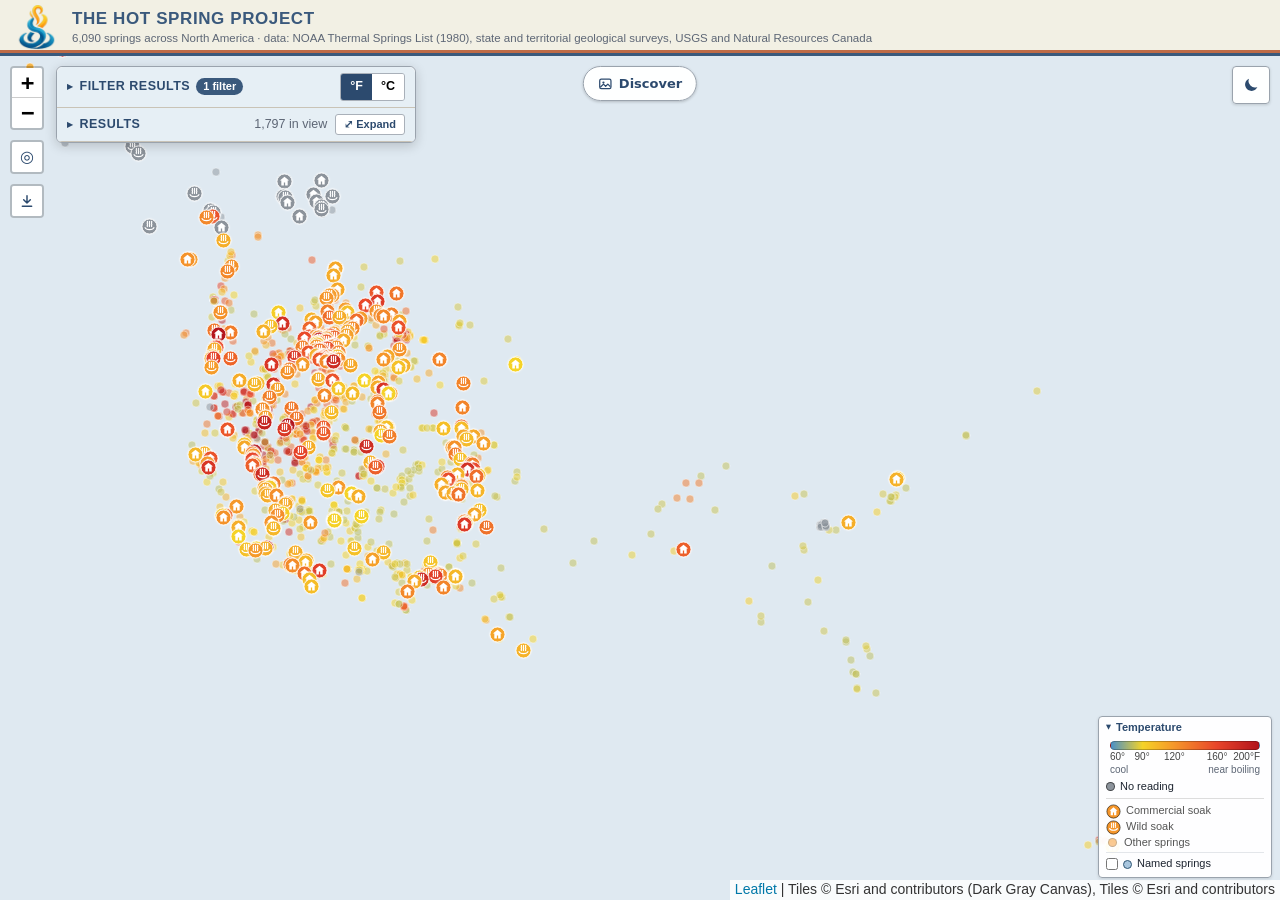
==== index.html @ 60bbfd0d "Add Kelly Hot Springs (Table Rock), Boise, as a historic site; historic sites supported in the data " ====
<!DOCTYPE html>
<html lang="en">
<head>
<meta charset="utf-8">
<meta name="viewport" content="width=device-width, initial-scale=1, viewport-fit=cover">
<title>The Hot Spring Project · North American hot springs map</title>
<meta name="description" content="Interactive map of thousands of North American springs, hot to cool, from NOAA's Thermal Springs List, state geological surveys, the Water Quality Portal and USGS place names, with topo, satellite and street basemaps.">
<link rel="icon" href="favicon.ico?v=5" sizes="16x16 32x32 48x48">
<link rel="icon" href="assets/fav-32.png?v=5" sizes="32x32" type="image/png">
<link rel="icon" href="assets/fav-96.png?v=5" sizes="96x96" type="image/png">
<link rel="icon" href="assets/fav-192.png?v=5" sizes="192x192" type="image/png">
<link rel="apple-touch-icon" sizes="180x180" href="assets/touch-180.png?v=5">
<link rel="manifest" href="manifest.webmanifest">
<meta name="apple-mobile-web-app-capable" content="yes">
<meta name="mobile-web-app-capable" content="yes">
<meta name="apple-mobile-web-app-title" content="Hot Springs">
<meta name="apple-mobile-web-app-status-bar-style" content="default">
<meta name="theme-color" content="#f2f0e4">
<link rel="stylesheet" href="vendor/leaflet/leaflet.css">
<link rel="stylesheet" href="vendor/markercluster/MarkerCluster.css">
<link rel="stylesheet" href="style.css?v=48">
</head>
<body>
<header>
  <button class="sealbtn" id="aboutbtn" title="About this map" aria-haspopup="dialog"><img class="seal" src="assets/logo-96.png?v=4" srcset="assets/logo-96.png?v=4 1x, assets/logo-192.png?v=4 2x" alt="About this map"></button>
  <div class="htxt"><h1>The Hot Spring Project</h1><div class="sub">US springs · data: NOAA Thermal Springs List (1980), state geological surveys and USGS</div></div>
  <button class="installbtn" id="installbtn" hidden title="Install as an app">Install app</button>
</header>
<div class="app rc" id="app">
  <div id="mapwrap">
    <div id="map" aria-label="Map of US thermal springs"></div>
    <div class="offline" id="offline" hidden role="status" aria-live="polite"><svg class="oi" viewBox="0 0 24 24" aria-hidden="true"><path fill="none" stroke="currentColor" stroke-width="2" stroke-linecap="round" stroke-linejoin="round" d="M3 3l18 18M8.5 8.6A5 5 0 0 0 6 18h11m3.3-1.9A4 4 0 0 0 17 9.1a6 6 0 0 0-6.6-4"/></svg><div class="ot"><b id="offttl">You're offline</b><span id="offmsg"></span></div><button type="button" class="ob" id="offgo">Saved areas</button><button type="button" class="ox" id="offx" title="Hide" aria-label="Hide offline notice">✕</button></div>
    <button type="button" class="discbtn" id="discbtn" title="Photos of springs near you"><svg width="15" height="15" viewBox="0 0 24 24" aria-hidden="true"><rect x="3" y="5" width="18" height="15" rx="2.5" fill="none" stroke="currentColor" stroke-width="2"/><circle cx="9" cy="10.5" r="1.8" fill="currentColor"/><path d="M4 18l5-5 3.5 3.5L16 13l4 4" fill="none" stroke="currentColor" stroke-width="2" stroke-linejoin="round"/></svg>Discover</button>
    <div class="offpanel" id="offpanel" hidden role="dialog" aria-label="Save this area for offline"></div>
    <div class="bm" id="bm">
      <div class="bmrow">
        <button id="bmbtn" aria-expanded="false" aria-haspopup="true" aria-label="Map style"></button>
        <div class="grid" id="bmgrid" role="menu" aria-label="Map style"></div>
      </div>
      <div class="menu" id="bmareas" hidden>
        <div class="hdr" id="offhdr">Offline areas</div>
        <div id="offareas"></div>
      </div>
    </div>
    <div class="legend" id="legend">
      <button class="lh" id="legbtn" aria-expanded="true" title="Show or hide the legend"><span class="chev">▸</span>Temperature<span class="mini mramp"></span></button>
      <div class="lb" id="legbody">
        <div class="ramp" title="Colour follows the measured temperature. Springs listed only as boiling, hot or warm use a typical colour for that label."><div class="rbar"></div><div class="rticks" id="rticks"><span data-f="60" style="left:0%">60°</span><span data-f="90" style="left:21.4%">90°</span><span data-f="120" style="left:42.9%">120°</span><span data-f="160" style="left:71.4%">160°</span><span data-f="200" style="left:100%">200°</span></div><div class="rnote"><span>cool</span><span>near boiling</span></div></div>
        <div class="nodata"><span class="dot" style="background:var(--na)"></span>No reading</div>
        <div class="soakkey" title="Soaking estimate. Commercial: resort, pool or bathhouse. Wild: undeveloped pools people use. Colour still shows temperature."><div><span class="si"><svg viewBox="0 0 24 24"><circle cx="12" cy="12" r="10.6" fill="#f5962a" stroke="rgba(0,0,0,.75)" stroke-width="1.2"/><path d="M12 5.2 5.6 10.6h1.9v7.2h3.6v-4.4h1.8v4.4h3.6v-7.2h1.9z" fill="#fff"/></svg></span>Commercial soak</div><div><span class="si"><svg viewBox="0 0 24 24"><circle cx="12" cy="12" r="10.6" fill="#f5962a" stroke="rgba(0,0,0,.75)" stroke-width="1.2"/><g fill="none" stroke="#fff" stroke-width="1.7" stroke-linecap="round"><path d="M5.8 13.6c1.2 3.6 11.2 3.6 12.4 0"/><path d="M9 12c-1-1.3 1-2.4 0-3.7s1-2.4 0-3.4"/><path d="M12 12c-1-1.3 1-2.4 0-3.7s1-2.4 0-3.4"/><path d="M15 12c-1-1.3 1-2.4 0-3.7s1-2.4 0-3.4"/></g></svg></span>Wild soak</div><div><span class="dot faint"></span>Other springs</div></div>
        <label class="named" title="About 35,000 springs from USGS place names, mostly cool and without readings. Shown from zoom 8 in."><input type="checkbox" id="namedChk" autocomplete="off"><span class="dot" style="background:#a9c6de;border:1px solid #2f5674"></span>Named springs <span class="nh" id="namedHint"></span></label>
      </div>
    </div>
  </div>
  <aside>
    <div class="panel-h"><button class="fold" id="fold" aria-expanded="false" aria-controls="controls"><span class="chev">▸</span> Filter Results <span class="active" id="active"></span></button><span class="units" id="units"><button data-u="F" class="on">°F</button><button data-u="C">°C</button></span></div>
    <form class="controls" id="controls" hidden autocomplete="off" onsubmit="return false">
      <input type="search" id="q" placeholder="Search by name (e.g. Burgdorf, Chena)…" autocomplete="off">
      <div class="row">
        <select id="state"><option value="">All states and provinces</option></select>
        <select id="sort"><option value="name">Sort: name</option><option value="hot">Sort: hottest</option><option value="cold">Sort: coolest</option><option value="near">Sort: nearest to me</option></select>
      </div>
      <select id="land" title="Filter by land ownership (USGS PAD-US)">
        <option value="">Land: any ownership</option>
        <option value="public">On public land</option>
        <option value="open">On public land &amp; open access</option>
        <option value="limited">On public land without open access</option>
        <option value="private">On private land</option>
      </select>
      <select id="soak" title="Whether people soak there (an estimate for springs 90°F and warmer)">
        <option value="">Soaking: any</option>
        <option value="DW">Known soaking spots (commercial + wild)</option>
        <option value="D">Known spots: commercial (resort, pool, bathhouse)</option>
        <option value="W">Known spots: wild (undeveloped)</option>
        <option value="P">Possibly used for soaking</option>
        <option value="N">Soaking unlikely or not allowed</option>
      </select>
      <select id="src" title="Which list the spring comes from">
        <option value="">Source: all springs</option>
        <option value="noaa">NOAA 1980 list only</option>
        <option value="added">Added from other sources</option>
        <option value="ca">Canada</option>
        <option value="ss">With newer readings or locations</option>
      </select>
      <select id="mine" title="Your saved and visited springs">
        <option value="">All springs</option>
        <option value="saved">My saved springs</option>
        <option value="visited">Springs I've visited</option>
        <option value="notvisited">Not visited yet</option>
      </select>
      <label class="inview"><input type="checkbox" id="photoOnly"> Only springs with photos</label>
      <label class="inview"><input type="checkbox" id="inView" checked> Only list springs in the current map view</label>
      <div class="range">Min temp <input type="range" id="minT" min="40" max="212" step="1" value="80" autocomplete="off" title="Springs cooler than this are hidden. Slide all the way left to show every spring."><span id="minTv"></span></div>
    </form>
    <div id="detail"></div>
    <div class="panel-h"><button class="fold" id="rfold" aria-expanded="false" aria-controls="list"><span class="chev">▸</span> Results</button><span><span id="count"></span><button class="maxbtn" id="maxbtn" title="Expand the results table">⤢ Expand</button></span></div>
    <div class="thead"><span></span><span>Name</span><span>State/prov.</span><span>°F</span><span>°C</span><span>Class</span><span>Land</span><span>USGS quadrangle</span><span class="dcol">Distance</span><span></span><span></span></div>
    <div id="list"></div>
  </aside>
</div>
<dialog id="about" aria-labelledby="aboutTitle">
  <button class="ab-close" id="aboutClose" title="Close" aria-label="Close">✕</button>
  <img class="ab-logo" src="assets/logo-wordmark.png?v=6" alt="The Hot Spring Project">
  <h2 id="aboutTitle">About this map</h2>
  <button class="ab-tour" id="aboutTour" type="button">Take the tour</button>
  <p>This map was inspired by NOAA's former hot springs viewer, which the National Geophysical Data Center ran until it was retired in 2025. It shows all 1,661 thermal springs in the <i>Thermal Springs List for the United States</i>, compiled by Berry, Grim and Ikelman for NOAA in 1980, plus thousands more springs, hot to cool, from state geological surveys and the Water Quality Portal, and about 90 Canadian springs from the Yukon Geological Survey, Natural Resources Canada's place names and OpenStreetMap, with newer temperature readings and more precise locations where those sources have them. A separate <b>Named springs</b> layer (in the legend) adds about 33,000 springs from USGS place names. Use it to find a warm soak near your next trip, see which springs sit on public land, and jump straight to directions.</p>
  <h3>What you can do</h3>
  <ul>
    <li>Switch between a dark map, a light USGS topo map and satellite imagery.</li>
    <li>Filter by name, state, minimum temperature and land ownership, or sort by distance from you.</li>
    <li>Tap a spring for its temperature, location, land manager, photos and a description, with a one-tap link to Google Maps.</li>
  </ul>
  <p class="disclaim"><b>Not a government app.</b> The Hot Spring Project is an independent app. It is not affiliated with, endorsed by or acting for NOAA, the U.S. Geological Survey, the EPA, the National Park Service, Natural Resources Canada, Parks Canada or any federal, state, provincial, territorial or tribal agency. It uses publicly released government data, linked below to the official sources.</p>
  <h3>Where the information comes from</h3>
  <ul>
    <li><b>Springs:</b> NOAA Key to Geophysical Records Doc. No. 12 (1980), official copy at the <a href="https://repository.library.noaa.gov/view/noaa/13426" target="_blank" rel="noopener">NOAA Institutional Repository</a>.</li>
    <li><b>State survey springs, readings and locations:</b> state geological surveys via the National Geothermal Data System, republished as AASG-GDS (Zaffos and Richard, 2025, <a href="https://doi.org/10.5281/zenodo.8125526" target="_blank" rel="noopener">doi:10.5281/zenodo.8125526</a>, CC BY 4.0). Each spring lists its original source.</li>
    <li><b>Nevada springs and readings:</b> Nevada Bureau of Mines and Geology <a href="https://data.nbmg.unr.edu/Public/Geothermal/Data/GeothermalData/_metadata/HTML_Files/HotSpringsAndWells.html" target="_blank" rel="noopener">geothermal database</a> (Hot Springs and Wells), with each record's original reference.</li>
    <li><b>Canadian springs:</b> Yukon Geological Survey <a href="https://map-data.service.yukon.ca/geoyukon/Geological/Geothermal_Thermal_Springs/" target="_blank" rel="noopener">Geothermal Thermal Springs</a> (names and measured temperatures for the Yukon, northern BC and the western NWT; Open Government Licence – Yukon), the <a href="https://natural-resources.canada.ca/maps-tools-publications/maps/geographical-names-canada/download-geographical-names-data" target="_blank" rel="noopener">Canadian Geographical Names Database</a> (Natural Resources Canada; Open Government Licence – Canada) and OpenStreetMap hot springs (© OpenStreetMap contributors, ODbL). Banff Upper Hot Springs and Cave and Basin are placed by hand. There is no land-ownership layer for Canada, and many Canadian springs have no published temperature yet.</li>
    <li><b>New Mexico springs and readings:</b> New Mexico Bureau of Geology and Mineral Resources, springs discharging above 30 °C (Kelley, 2015, <a href="https://doi.org/10.15121/1223849" target="_blank" rel="noopener">doi:10.15121/1223849</a>, CC BY 4.0).</li>
    <li><b>Spring temperatures:</b> the <a href="https://www.waterqualitydata.us/" target="_blank" rel="noopener">Water Quality Portal</a> (USGS, EPA, National Park Service and other agencies), newest reading at each spring site.</li>
    <li><b>Soaking estimate</b> (springs 90 °F and warmer): this app's own judgement of whether people soak there. <i>Known soaking spots</i> include both commercial ones (resorts, pools, bathhouses) and wild ones (undeveloped pools people use); other springs are marked possibly used for soaking, soaking unlikely or not allowed, or no soaking evidence found. It is based on widely known soaking spots, state-by-state web searches, Google Maps place listings, Wikipedia, land status and temperature, and is a guide only: conditions, access and rules change.</li>
    <li><b>Named springs layer:</b> U.S. Geological Survey, <a href="https://www.usgs.gov/us-board-on-geographic-names/download-gnis-data" target="_blank" rel="noopener">Geographic Names Information System</a> (feature class Spring).</li>
    <li><b>Land ownership:</b> USGS <a href="https://www.usgs.gov/data/protected-areas-database-united-states-pad-us-4" target="_blank" rel="noopener">Protected Areas Database (PAD-US 4)</a>.</li>
    <li><b>Descriptions &amp; photos:</b> Wikipedia, Wikimedia Commons and Google Maps contributors, credited on each spring.</li>
    <li><b>Maps:</b> Dark map, satellite imagery and labels by Esri (imagery: Maxar, Earthstar Geographics); light map from USGS The National Map.</li>
  </ul>
  <h3>Get the app</h3>
  <p id="installHelp">Install this map on your phone for a home-screen icon, full-screen view and offline use. <b>iPhone/iPad:</b> open the site in Safari, tap <b>Share</b>, then <b>Add to Home Screen</b>. <b>Android/Chrome:</b> tap <b>Install app</b> below or in the browser menu.</p>
  <button class="ab-install" id="aboutInstall" hidden>Install app</button>
  <p class="ab-warn">Much of this data is decades old and locations can be off. Many springs are on private or closed land, so check access and conditions before you go, and leave no trace.</p>
  <a class="ab-gh" href="https://github.com/TheHotSpringProject/thehotspringproject.github.io" target="_blank" rel="noopener"><svg width="18" height="18" viewBox="0 0 16 16" aria-hidden="true"><path fill="currentColor" d="M8 0C3.58 0 0 3.58 0 8c0 3.54 2.29 6.53 5.47 7.59.4.07.55-.17.55-.38 0-.19-.01-.82-.01-1.49-2.01.37-2.53-.49-2.69-.94-.09-.23-.48-.94-.82-1.13-.28-.15-.68-.52-.01-.53.63-.01 1.08.58 1.23.82.72 1.21 1.87.87 2.33.66.07-.52.28-.87.51-1.07-1.78-.2-3.64-.89-3.64-3.95 0-.87.31-1.59.82-2.15-.08-.2-.36-1.02.08-2.12 0 0 .67-.21 2.2.82.64-.18 1.32-.27 2-.27.68 0 1.36.09 2 .27 1.53-1.04 2.2-.82 2.2-.82.44 1.1.16 1.92.08 2.12.51.56.82 1.27.82 2.15 0 3.07-1.87 3.75-3.65 3.95.29.25.54.73.54 1.48 0 1.07-.01 1.93-.01 2.2 0 .21.15.46.55.38A8.013 8.013 0 0016 8c0-4.42-3.58-8-8-8z"/></svg> View the project on GitHub</a>
  <p class="ab-foot">An independent project · <a href="privacy.html">Privacy policy</a></p>
</dialog>
<script src="vendor/leaflet/leaflet.js"></script>
<script src="vendor/markercluster/leaflet.markercluster.js"></script>
<script src="config.js?v=14"></script>
<script src="app.js?v=97"></script>
<script src="guide.js?v=1"></script>
</body>
</html>
---- vendor/leaflet/leaflet.css ----
/* required styles */

.leaflet-pane,
.leaflet-tile,
.leaflet-marker-icon,
.leaflet-marker-shadow,
.leaflet-tile-container,
.leaflet-pane > svg,
.leaflet-pane > canvas,
.leaflet-zoom-box,
.leaflet-image-layer,
.leaflet-layer {
	position: absolute;
	left: 0;
	top: 0;
	}
.leaflet-container {
	overflow: hidden;
	}
.leaflet-tile,
.leaflet-marker-icon,
.leaflet-marker-shadow {
	-webkit-user-select: none;
	   -moz-user-select: none;
	        user-select: none;
	  -webkit-user-drag: none;
	}
/* Prevents IE11 from highlighting tiles in blue */
.leaflet-tile::selection {
	background: transparent;
}
/* Safari renders non-retina tile on retina better with this, but Chrome is worse */
.leaflet-safari .leaflet-tile {
	image-rendering: -webkit-optimize-contrast;
	}
/* hack that prevents hw layers "stretching" when loading new tiles */
.leaflet-safari .leaflet-tile-container {
	width: 1600px;
	height: 1600px;
	-webkit-transform-origin: 0 0;
	}
.leaflet-marker-icon,
.leaflet-marker-shadow {
	display: block;
	}
/* .leaflet-container svg: reset svg max-width decleration shipped in Joomla! (joomla.org) 3.x */
/* .leaflet-container img: map is broken in FF if you have max-width: 100% on tiles */
.leaflet-container .leaflet-overlay-pane svg {
	max-width: none !important;
	max-height: none !important;
	}
.leaflet-container .leaflet-marker-pane img,
.leaflet-container .leaflet-shadow-pane img,
.leaflet-container .leaflet-tile-pane img,
.leaflet-container img.leaflet-image-layer,
.leaflet-container .leaflet-tile {
	max-width: none !important;
	max-height: none !important;
	width: auto;
	padding: 0;
	}

.leaflet-container img.leaflet-tile {
	/* See: https://bugs.chromium.org/p/chromium/issues/detail?id=600120 */
	mix-blend-mode: plus-lighter;
}

.leaflet-container.leaflet-touch-zoom {
	-ms-touch-action: pan-x pan-y;
	touch-action: pan-x pan-y;
	}
.leaflet-container.leaflet-touch-drag {
	-ms-touch-action: pinch-zoom;
	/* Fallback for FF which doesn't support pinch-zoom */
	touch-action: none;
	touch-action: pinch-zoom;
}
.leaflet-container.leaflet-touch-drag.leaflet-touch-zoom {
	-ms-touch-action: none;
	touch-action: none;
}
.leaflet-container {
	-webkit-tap-highlight-color: transparent;
}
.leaflet-container a {
	-webkit-tap-highlight-color: rgba(51, 181, 229, 0.4);
}
.leaflet-tile {
	filter: inherit;
	visibility: hidden;
	}
.leaflet-tile-loaded {
	visibility: inherit;
	}
.leaflet-zoom-box {
	width: 0;
	height: 0;
	-moz-box-sizing: border-box;
	     box-sizing: border-box;
	z-index: 800;
	}
/* workaround for https://bugzilla.mozilla.org/show_bug.cgi?id=888319 */
.leaflet-overlay-pane svg {
	-moz-user-select: none;
	}

.leaflet-pane         { z-index: 400; }

.leaflet-tile-pane    { z-index: 200; }
.leaflet-overlay-pane { z-index: 400; }
.leaflet-shadow-pane  { z-index: 500; }
.leaflet-marker-pane  { z-index: 600; }
.leaflet-tooltip-pane   { z-index: 650; }
.leaflet-popup-pane   { z-index: 700; }

.leaflet-map-pane canvas { z-index: 100; }
.leaflet-map-pane svg    { z-index: 200; }

.leaflet-vml-shape {
	width: 1px;
	height: 1px;
	}
.lvml {
	behavior: url(#default#VML);
	display: inline-block;
	position: absolute;
	}


/* control positioning */

.leaflet-control {
	position: relative;
	z-index: 800;
	pointer-events: visiblePainted; /* IE 9-10 doesn't have auto */
	pointer-events: auto;
	}
.leaflet-top,
.leaflet-bottom {
	position: absolute;
	z-index: 1000;
	pointer-events: none;
	}
.leaflet-top {
	top: 0;
	}
.leaflet-right {
	right: 0;
	}
.leaflet-bottom {
	bottom: 0;
	}
.leaflet-left {
	left: 0;
	}
.leaflet-control {
	float: left;
	clear: both;
	}
.leaflet-right .leaflet-control {
	float: right;
	}
.leaflet-top .leaflet-control {
	margin-top: 10px;
	}
.leaflet-bottom .leaflet-control {
	margin-bottom: 10px;
	}
.leaflet-left .leaflet-control {
	margin-left: 10px;
	}
.leaflet-right .leaflet-control {
	margin-right: 10px;
	}


/* zoom and fade animations */

.leaflet-fade-anim .leaflet-popup {
	opacity: 0;
	-webkit-transition: opacity 0.2s linear;
	   -moz-transition: opacity 0.2s linear;
	        transition: opacity 0.2s linear;
	}
.leaflet-fade-anim .leaflet-map-pane .leaflet-popup {
	opacity: 1;
	}
.leaflet-zoom-animated {
	-webkit-transform-origin: 0 0;
	    -ms-transform-origin: 0 0;
	        transform-origin: 0 0;
	}
svg.leaflet-zoom-animated {
	will-change: transform;
}

.leaflet-zoom-anim .leaflet-zoom-animated {
	-webkit-transition: -webkit-transform 0.25s cubic-bezier(0,0,0.25,1);
	   -moz-transition:    -moz-transform 0.25s cubic-bezier(0,0,0.25,1);
	        transition:         transform 0.25s cubic-bezier(0,0,0.25,1);
	}
.leaflet-zoom-anim .leaflet-tile,
.leaflet-pan-anim .leaflet-tile {
	-webkit-transition: none;
	   -moz-transition: none;
	        transition: none;
	}

.leaflet-zoom-anim .leaflet-zoom-hide {
	visibility: hidden;
	}


/* cursors */

.leaflet-interactive {
	cursor: pointer;
	}
.leaflet-grab {
	cursor: -webkit-grab;
	cursor:    -moz-grab;
	cursor:         grab;
	}
.leaflet-crosshair,
.leaflet-crosshair .leaflet-interactive {
	cursor: crosshair;
	}
.leaflet-popup-pane,
.leaflet-control {
	cursor: auto;
	}
.leaflet-dragging .leaflet-grab,
.leaflet-dragging .leaflet-grab .leaflet-interactive,
.leaflet-dragging .leaflet-marker-draggable {
	cursor: move;
	cursor: -webkit-grabbing;
	cursor:    -moz-grabbing;
	cursor:         grabbing;
	}

/* marker & overlays interactivity */
.leaflet-marker-icon,
.leaflet-marker-shadow,
.leaflet-image-layer,
.leaflet-pane > svg path,
.leaflet-tile-container {
	pointer-events: none;
	}

.leaflet-marker-icon.leaflet-interactive,
.leaflet-image-layer.leaflet-interactive,
.leaflet-pane > svg path.leaflet-interactive,
svg.leaflet-image-layer.leaflet-interactive path {
	pointer-events: visiblePainted; /* IE 9-10 doesn't have auto */
	pointer-events: auto;
	}

/* visual tweaks */

.leaflet-container {
	background: #ddd;
	outline-offset: 1px;
	}
.leaflet-container a {
	color: #0078A8;
	}
.leaflet-zoom-box {
	border: 2px dotted #38f;
	background: rgba(255,255,255,0.5);
	}


/* general typography */
.leaflet-container {
	font-family: "Helvetica Neue", Arial, Helvetica, sans-serif;
	font-size: 12px;
	font-size: 0.75rem;
	line-height: 1.5;
	}


/* general toolbar styles */

.leaflet-bar {
	box-shadow: 0 1px 5px rgba(0,0,0,0.65);
	border-radius: 4px;
	}
.leaflet-bar a {
	background-color: #fff;
	border-bottom: 1px solid #ccc;
	width: 26px;
	height: 26px;
	line-height: 26px;
	display: block;
	text-align: center;
	text-decoration: none;
	color: black;
	}
.leaflet-bar a,
.leaflet-control-layers-toggle {
	background-position: 50% 50%;
	background-repeat: no-repeat;
	display: block;
	}
.leaflet-bar a:hover,
.leaflet-bar a:focus {
	background-color: #f4f4f4;
	}
.leaflet-bar a:first-child {
	border-top-left-radius: 4px;
	border-top-right-radius: 4px;
	}
.leaflet-bar a:last-child {
	border-bottom-left-radius: 4px;
	border-bottom-right-radius: 4px;
	border-bottom: none;
	}
.leaflet-bar a.leaflet-disabled {
	cursor: default;
	background-color: #f4f4f4;
	color: #bbb;
	}

.leaflet-touch .leaflet-bar a {
	width: 30px;
	height: 30px;
	line-height: 30px;
	}
.leaflet-touch .leaflet-bar a:first-child {
	border-top-left-radius: 2px;
	border-top-right-radius: 2px;
	}
.leaflet-touch .leaflet-bar a:last-child {
	border-bottom-left-radius: 2px;
	border-bottom-right-radius: 2px;
	}

/* zoom control */

.leaflet-control-zoom-in,
.leaflet-control-zoom-out {
	font: bold 18px 'Lucida Console', Monaco, monospace;
	text-indent: 1px;
	}

.leaflet-touch .leaflet-control-zoom-in, .leaflet-touch .leaflet-control-zoom-out  {
	font-size: 22px;
	}


/* layers control */

.leaflet-control-layers {
	box-shadow: 0 1px 5px rgba(0,0,0,0.4);
	background: #fff;
	border-radius: 5px;
	}
.leaflet-control-layers-toggle {
	background-image: url(images/layers.png);
	width: 36px;
	height: 36px;
	}
.leaflet-retina .leaflet-control-layers-toggle {
	background-image: url(images/layers-2x.png);
	background-size: 26px 26px;
	}
.leaflet-touch .leaflet-control-layers-toggle {
	width: 44px;
	height: 44px;
	}
.leaflet-control-layers .leaflet-control-layers-list,
.leaflet-control-layers-expanded .leaflet-control-layers-toggle {
	display: none;
	}
.leaflet-control-layers-expanded .leaflet-control-layers-list {
	display: block;
	position: relative;
	}
.leaflet-control-layers-expanded {
	padding: 6px 10px 6px 6px;
	color: #333;
	background: #fff;
	}
.leaflet-control-layers-scrollbar {
	overflow-y: scroll;
	overflow-x: hidden;
	padding-right: 5px;
	}
.leaflet-control-layers-selector {
	margin-top: 2px;
	position: relative;
	top: 1px;
	}
.leaflet-control-layers label {
	display: block;
	font-size: 13px;
	font-size: 1.08333em;
	}
.leaflet-control-layers-separator {
	height: 0;
	border-top: 1px solid #ddd;
	margin: 5px -10px 5px -6px;
	}

/* Default icon URLs */
.leaflet-default-icon-path { /* used only in path-guessing heuristic, see L.Icon.Default */
	background-image: url(images/marker-icon.png);
	}


/* attribution and scale controls */

.leaflet-container .leaflet-control-attribution {
	background: #fff;
	background: rgba(255, 255, 255, 0.8);
	margin: 0;
	}
.leaflet-control-attribution,
.leaflet-control-scale-line {
	padding: 0 5px;
	color: #333;
	line-height: 1.4;
	}
.leaflet-control-attribution a {
	text-decoration: none;
	}
.leaflet-control-attribution a:hover,
.leaflet-control-attribution a:focus {
	text-decoration: underline;
	}
.leaflet-attribution-flag {
	display: inline !important;
	vertical-align: baseline !important;
	width: 1em;
	height: 0.6669em;
	}
.leaflet-left .leaflet-control-scale {
	margin-left: 5px;
	}
.leaflet-bottom .leaflet-control-scale {
	margin-bottom: 5px;
	}
.leaflet-control-scale-line {
	border: 2px solid #777;
	border-top: none;
	line-height: 1.1;
	padding: 2px 5px 1px;
	white-space: nowrap;
	-moz-box-sizing: border-box;
	     box-sizing: border-box;
	background: rgba(255, 255, 255, 0.8);
	text-shadow: 1px 1px #fff;
	}
.leaflet-control-scale-line:not(:first-child) {
	border-top: 2px solid #777;
	border-bottom: none;
	margin-top: -2px;
	}
.leaflet-control-scale-line:not(:first-child):not(:last-child) {
	border-bottom: 2px solid #777;
	}

.leaflet-touch .leaflet-control-attribution,
.leaflet-touch .leaflet-control-layers,
.leaflet-touch .leaflet-bar {
	box-shadow: none;
	}
.leaflet-touch .leaflet-control-layers,
.leaflet-touch .leaflet-bar {
	border: 2px solid rgba(0,0,0,0.2);
	background-clip: padding-box;
	}


/* popup */

.leaflet-popup {
	position: absolute;
	text-align: center;
	margin-bottom: 20px;
	}
.leaflet-popup-content-wrapper {
	padding: 1px;
	text-align: left;
	border-radius: 12px;
	}
.leaflet-popup-content {
	margin: 13px 24px 13px 20px;
	line-height: 1.3;
	font-size: 13px;
	font-size: 1.08333em;
	min-height: 1px;
	}
.leaflet-popup-content p {
	margin: 17px 0;
	margin: 1.3em 0;
	}
.leaflet-popup-tip-container {
	width: 40px;
	height: 20px;
	position: absolute;
	left: 50%;
	margin-top: -1px;
	margin-left: -20px;
	overflow: hidden;
	pointer-events: none;
	}
.leaflet-popup-tip {
	width: 17px;
	height: 17px;
	padding: 1px;

	margin: -10px auto 0;
	pointer-events: auto;

	-webkit-transform: rotate(45deg);
	   -moz-transform: rotate(45deg);
	    -ms-transform: rotate(45deg);
	        transform: rotate(45deg);
	}
.leaflet-popup-content-wrapper,
.leaflet-popup-tip {
	background: white;
	color: #333;
	box-shadow: 0 3px 14px rgba(0,0,0,0.4);
	}
.leaflet-container a.leaflet-popup-close-button {
	position: absolute;
	top: 0;
	right: 0;
	border: none;
	text-align: center;
	width: 24px;
	height: 24px;
	font: 16px/24px Tahoma, Verdana, sans-serif;
	color: #757575;
	text-decoration: none;
	background: transparent;
	}
.leaflet-container a.leaflet-popup-close-button:hover,
.leaflet-container a.leaflet-popup-close-button:focus {
	color: #585858;
	}
.leaflet-popup-scrolled {
	overflow: auto;
	}

.leaflet-oldie .leaflet-popup-content-wrapper {
	-ms-zoom: 1;
	}
.leaflet-oldie .leaflet-popup-tip {
	width: 24px;
	margin: 0 auto;

	-ms-filter: "progid:DXImageTransform.Microsoft.Matrix(M11=0.70710678, M12=0.70710678, M21=-0.70710678, M22=0.70710678)";
	filter: progid:DXImageTransform.Microsoft.Matrix(M11=0.70710678, M12=0.70710678, M21=-0.70710678, M22=0.70710678);
	}

.leaflet-oldie .leaflet-control-zoom,
.leaflet-oldie .leaflet-control-layers,
.leaflet-oldie .leaflet-popup-content-wrapper,
.leaflet-oldie .leaflet-popup-tip {
	border: 1px solid #999;
	}


/* div icon */

.leaflet-div-icon {
	background: #fff;
	border: 1px solid #666;
	}


/* Tooltip */
/* Base styles for the element that has a tooltip */
.leaflet-tooltip {
	position: absolute;
	padding: 6px;
	background-color: #fff;
	border: 1px solid #fff;
	border-radius: 3px;
	color: #222;
	white-space: nowrap;
	-webkit-user-select: none;
	-moz-user-select: none;
	-ms-user-select: none;
	user-select: none;
	pointer-events: none;
	box-shadow: 0 1px 3px rgba(0,0,0,0.4);
	}
.leaflet-tooltip.leaflet-interactive {
	cursor: pointer;
	pointer-events: auto;
	}
.leaflet-tooltip-top:before,
.leaflet-tooltip-bottom:before,
.leaflet-tooltip-left:before,
.leaflet-tooltip-right:before {
	position: absolute;
	pointer-events: none;
	border: 6px solid transparent;
	background: transparent;
	content: "";
	}

/* Directions */

.leaflet-tooltip-bottom {
	margin-top: 6px;
}
.leaflet-tooltip-top {
	margin-top: -6px;
}
.leaflet-tooltip-bottom:before,
.leaflet-tooltip-top:before {
	left: 50%;
	margin-left: -6px;
	}
.leaflet-tooltip-top:before {
	bottom: 0;
	margin-bottom: -12px;
	border-top-color: #fff;
	}
.leaflet-tooltip-bottom:before {
	top: 0;
	margin-top: -12px;
	margin-left: -6px;
	border-bottom-color: #fff;
	}
.leaflet-tooltip-left {
	margin-left: -6px;
}
.leaflet-tooltip-right {
	margin-left: 6px;
}
.leaflet-tooltip-left:before,
.leaflet-tooltip-right:before {
	top: 50%;
	margin-top: -6px;
	}
.leaflet-tooltip-left:before {
	right: 0;
	margin-right: -12px;
	border-left-color: #fff;
	}
.leaflet-tooltip-right:before {
	left: 0;
	margin-left: -12px;
	border-right-color: #fff;
	}

/* Printing */

@media print {
	/* Prevent printers from removing background-images of controls. */
	.leaflet-control {
		-webkit-print-color-adjust: exact;
		print-color-adjust: exact;
		}
	}
---- vendor/markercluster/MarkerCluster.css ----
.leaflet-cluster-anim .leaflet-marker-icon, .leaflet-cluster-anim .leaflet-marker-shadow {
	-webkit-transition: -webkit-transform 0.3s ease-out, opacity 0.3s ease-in;
	-moz-transition: -moz-transform 0.3s ease-out, opacity 0.3s ease-in;
	-o-transition: -o-transform 0.3s ease-out, opacity 0.3s ease-in;
	transition: transform 0.3s ease-out, opacity 0.3s ease-in;
}

.leaflet-cluster-spider-leg {
	/* stroke-dashoffset (duration and function) should match with leaflet-marker-icon transform in order to track it exactly */
	-webkit-transition: -webkit-stroke-dashoffset 0.3s ease-out, -webkit-stroke-opacity 0.3s ease-in;
	-moz-transition: -moz-stroke-dashoffset 0.3s ease-out, -moz-stroke-opacity 0.3s ease-in;
	-o-transition: -o-stroke-dashoffset 0.3s ease-out, -o-stroke-opacity 0.3s ease-in;
	transition: stroke-dashoffset 0.3s ease-out, stroke-opacity 0.3s ease-in;
}
---- style.css ----
[hidden]{display:none!important}
:root{
  /* palette sampled from the original badge artwork */
  --navy:#2c4a6e; --navy2:#3a597c; --leaf:#51634d; --poppy:#be6b47; --sky:#b4d8ea; --tint:#e6eff5;
  --paper:#f2f0e4; --ink:#1d2430; --muted:#5d6675; --line:#c9c3b6;
  --boil:#b2141c; --vhot:#e8452a; --hot:#f5962a; --warm:#f5d327; --na:#8c939b;
}
*{box-sizing:border-box}
html,body{margin:0;height:100%;font:14px/1.4 -apple-system,BlinkMacSystemFont,"Segoe UI",Roboto,Helvetica,Arial,sans-serif;color:var(--ink);background:var(--paper)}
header{background:var(--paper);color:var(--navy);padding:calc(6px + env(safe-area-inset-top)) calc(14px + env(safe-area-inset-right)) 6px calc(14px + env(safe-area-inset-left));display:flex;align-items:center;gap:12px;border-bottom:3px solid var(--navy2);box-shadow:inset 0 -5px 0 -2px var(--poppy);height:calc(56px + env(safe-area-inset-top))}
.htxt{min-width:0;flex:1}
.installbtn{flex:none;border:1px solid var(--navy2);background:var(--navy2);color:#fff;border-radius:16px;padding:5px 12px;font:inherit;font-size:12.5px;font-weight:600;cursor:pointer}
.installbtn:hover{background:var(--navy)}
.offline{position:absolute;z-index:1003;top:0;left:0;right:0;display:flex;align-items:center;gap:10px;padding:8px 10px 8px 12px;background:#2f3a45;color:#fff;
  font-size:12.5px;line-height:1.3;box-shadow:0 2px 8px rgba(0,0,0,.3);border-bottom:3px solid #f5962a}
.offline[hidden]{display:none}
.offline .oi{width:22px;height:22px;flex:none;color:#ffd977}
.offline .ot{flex:1;min-width:0}.offline .ot b{display:block;font-size:13.5px}
.offline .ot span{color:#d7dee5}
.offline .ob{flex:none;font:600 12px/1 inherit;font-family:inherit;padding:7px 10px;border-radius:7px;border:0;background:#ffd977;color:#2f3a45;cursor:pointer}
.offline .ox{flex:none;background:none;border:0;color:#c9d2da;font-size:16px;cursor:pointer;padding:4px 6px}
.offline.back{left:50%;right:auto;transform:translateX(-50%);top:10px;border-radius:16px;border-bottom:0;background:#2e7d4f;padding:6px 14px}
.offline.back .oi,.offline.back .ox{display:none}
/* push the map's top controls below the banner while offline */
.isoff .leaflet-top,.isoff .bm,.isoff .offpanel{margin-top:var(--offh,60px)}
@media (min-width:761px){.app:not(.max):has(#mapwrap.isoff) aside{margin-top:var(--offh,60px);max-height:calc(100% - 40px - var(--offh,60px))}}
@media (max-width:760px){.offline .ot span{font-size:12px}}
.mybtns{display:flex;gap:6px;margin:0 0 8px}
.mybtn{border:1px solid #b9c3cf;background:#fff;color:var(--navy2);border-radius:14px;padding:4px 11px;font:inherit;font-size:12.5px;font-weight:600;cursor:pointer}
.mybtn.on{background:var(--navy2);border-color:var(--navy2);color:#fff}
.mybtn.vis.on{background:var(--leaf);border-color:var(--leaf)}
#list .fv{flex:none;font-size:11px;color:var(--poppy);width:12px;text-align:center}
#list .fv.v{color:var(--leaf)}
#about .ab-install{display:block;margin:6px auto 0;padding:9px 16px;border:0;border-radius:6px;background:var(--leaf);color:#fff;font:inherit;font-weight:600;cursor:pointer}
.seal{width:46px;height:46px;flex:none;display:block}
.sealbtn{border:0;padding:0;background:none;cursor:pointer;border-radius:50%;flex:none;transition:transform .15s}
.sealbtn:hover{transform:scale(1.06)}
.sealbtn:focus-visible{outline:3px solid var(--poppy);outline-offset:2px}
#about{border:0;border-radius:12px;padding:24px 26px 18px;max-width:560px;width:calc(100% - 28px);max-height:calc(100% - 28px);overflow:auto;color:var(--ink);background:var(--paper);box-shadow:0 12px 40px rgba(0,0,0,.3)}
#about::backdrop{background:rgba(25,40,60,.55)}
#about[open]{animation:abIn .2s ease-out}
@keyframes abIn{from{opacity:0;transform:scale(.96)}to{opacity:1;transform:none}}
#about .ab-logo{display:block;width:auto;height:220px;margin:0 auto 8px}
#about h2{text-align:center;color:var(--navy2);font-size:20px;margin:4px 0 10px;letter-spacing:.3px}
#about h3{color:var(--navy2);font-size:14px;margin:16px 0 4px;text-transform:uppercase;letter-spacing:.5px}
#about p,#about li{font-size:14px;line-height:1.5}
#about ul{margin:4px 0;padding-left:20px}
#about a{color:var(--navy2)}
#about .ab-warn{background:#fbf3e6;border-left:3px solid var(--poppy);padding:8px 10px;border-radius:4px;font-size:13px}
#about .ab-gh{display:flex;align-items:center;justify-content:center;gap:8px;margin:16px auto 6px;max-width:300px;padding:10px 14px;background:var(--navy2);color:#fff;text-decoration:none;border-radius:6px;font-weight:600}
#about .ab-gh:hover{background:var(--navy)}
#about .ab-foot{text-align:center;color:var(--muted);font-size:12px;margin:8px 0 0}
#about .ab-close{position:sticky;top:0;float:right;margin:-10px -12px 0 0;border:0;background:none;font-size:20px;color:var(--muted);cursor:pointer;padding:4px 8px}
@media (max-width:760px){#about{padding:18px 18px 14px}#about .ab-logo{width:auto;height:170px}}
header h1{font-size:17px;margin:0;font-weight:800;letter-spacing:.6px;text-transform:uppercase;color:var(--navy2)}
header .sub{font-size:11.5px;color:var(--muted)}
.app{display:flex;height:calc(100% - 56px - env(safe-area-inset-top))}
#mine,.controls #land{width:100%}
#mapwrap{position:relative;flex:1;min-width:0}
#map{position:absolute;inset:0;background:#dfe9f1}
.leaflet-container{font:inherit}

/* Basemap picker */
.bm{position:absolute;top:10px;right:10px;z-index:1000;background:rgba(255,255,255,.97);border:1px solid #9aa3ad;border-radius:4px;font-size:12px;box-shadow:0 1px 3px rgba(0,0,0,.15)}
.bmrow{display:flex;flex-direction:row-reverse;align-items:center}
.bm #bmbtn,.bm .sw{border:0;background:none;width:36px;height:36px;padding:0;color:var(--navy);cursor:pointer;display:flex;align-items:center;justify-content:center;border-radius:3px;flex:none}
.bm .sw:hover{background:#eef2f6}
.bm .grid{display:none}
.bm.open .grid{display:flex;flex-direction:row-reverse;border-right:1px solid #d5dbe1;margin-right:1px}
.bm[data-cur="dark"] .sw[data-id="dark"],.bm[data-cur="usgstopo"] .sw[data-id="usgstopo"],.bm[data-cur="imagery"] .sw[data-id="imagery"]{display:none}
.bm .menu{padding:2px 8px 6px;width:180px;max-height:calc(100vh - 160px);overflow:auto;border-top:1px solid #e3e6ea;display:none}
.bm.open .menu:not([hidden]){display:block}
.bm label{display:flex;gap:6px;align-items:center;margin:3px 0;cursor:pointer}
.bm .hint{color:var(--muted)}
.bm .hdr{font-weight:600;color:var(--muted);font-size:10.5px;text-transform:uppercase;letter-spacing:.5px;margin:6px 0 3px}

/* Legend */
.legend{position:absolute;right:8px;bottom:22px;z-index:1000;background:rgba(255,255,255,.95);border:1px solid #9aa3ad;border-radius:4px;font-size:11px;line-height:1.25;box-shadow:0 1px 3px rgba(0,0,0,.12)}
.legend .lh{border:0;background:none;font:inherit;font-weight:600;color:var(--navy);cursor:pointer;display:flex;align-items:center;gap:5px;padding:4px 7px;width:100%}
.legend .lh .chev{font-size:9px;transition:transform .15s}
.legend .lh[aria-expanded=true] .chev{transform:rotate(90deg)}
.legend .mini{display:inline-flex;gap:2px;margin-left:2px}
.legend .mini .dot{width:8px;height:8px}
.legend .lh[aria-expanded=true] .mini{display:none}
.legend .lb{padding:0 7px 5px}
.legend .lb[hidden]{display:none}
.legend label{display:flex;align-items:center;gap:5px;cursor:pointer;margin:1px 0;white-space:nowrap}
.legend input{margin:0;width:12px;height:12px}
.legend .lb .dot{width:9px;height:9px}
.legend .lt{color:var(--muted)}
.dot{width:11px;height:11px;border-radius:50%;border:1px solid rgba(0,0,0,.55);display:inline-block;flex:none}

/* Locate control */
.leaflet-bar a.locate{font-size:16px;line-height:30px;color:var(--navy)}
.leaflet-bar a.locate.busy{opacity:.5}
.leaflet-bar a.offdl{color:var(--navy);display:flex;align-items:center;justify-content:center}
.offpanel{position:absolute;z-index:1001;top:48px;right:10px;width:300px;max-width:calc(100% - 66px);background:#fff;border:1px solid #9aa3ad;border-radius:6px;box-shadow:0 2px 8px rgba(0,0,0,.2);padding:12px 14px;font-size:13px;color:var(--ink)}
.offpanel .op-h{font-weight:700;color:var(--navy);margin-bottom:4px}
.offpanel .op-name{font-weight:600;margin-bottom:4px}
.offpanel p{margin:6px 0}
.offpanel .op-facts{margin:4px 0 8px;padding-left:18px;color:var(--muted)}
.offpanel .op-facts li{margin:2px 0}
.offpanel .op-bar{height:8px;background:var(--tint);border-radius:4px;overflow:hidden}
.offpanel .op-bar span{display:block;height:100%;width:0;background:var(--navy2);transition:width .2s}
.offpanel .op-ptxt{font-size:12px;color:var(--muted);margin:4px 0 6px}
.offpanel .op-btns{display:flex;justify-content:flex-end;gap:8px;margin-top:6px}
.offpanel button{font:inherit;padding:6px 14px;border-radius:4px;border:1px solid #9aa3ad;background:#fff;color:var(--navy);cursor:pointer}
.offpanel .op-save{background:var(--navy);border-color:var(--navy);color:#fff}
.bm .oa{display:flex;align-items:stretch;gap:4px;border-top:1px solid #e3e6ea;padding:4px 0}
.bm .oa-go{flex:1;text-align:left;border:0;background:none;padding:2px 0;font:inherit;color:var(--ink);cursor:pointer;display:flex;flex-direction:column;min-width:0}
.bm .oa-n{font-weight:600;white-space:nowrap;overflow:hidden;text-overflow:ellipsis}
.bm .oa-del{border:0;background:none;color:var(--muted);cursor:pointer;font-size:13px;padding:0 4px}

/* Popup */
.leaflet-popup-content{margin:8px 12px;font-size:13px}
.pop a{font-weight:700;color:var(--navy2);text-decoration:none;display:inline-flex;gap:4px;align-items:center}
.pop a:hover{text-decoration:underline}
.pop .t{color:var(--muted);margin-top:2px}
.pop .t b{color:var(--ink)}

/* Side panel */
aside{width:340px;flex:none;background:#fff;border-left:1px solid var(--line);display:flex;flex-direction:column;min-height:0}
.panel-h{background:var(--tint);color:var(--navy);font-weight:600;padding:6px 10px;border-bottom:1px solid var(--line);font-size:12.5px;text-transform:uppercase;letter-spacing:.5px;display:flex;justify-content:space-between;align-items:center;gap:8px}
.fold{border:0;background:none;font:inherit;color:inherit;text-transform:inherit;letter-spacing:inherit;font-weight:600;cursor:pointer;padding:2px 0;display:flex;align-items:center;gap:6px}
.fold .chev{display:inline-block;transition:transform .15s;font-size:11px}
.fold[aria-expanded=true] .chev{transform:rotate(90deg)}
.fold .active{font-weight:600;text-transform:none;letter-spacing:0;font-size:11px;background:var(--navy2);color:#fff;border-radius:9px;padding:1px 7px;display:none}
.controls[hidden]{display:none!important}
.controls{padding:10px;display:grid;gap:8px;border-bottom:1px solid var(--line)}
.controls input[type=search],.controls select,#land,#mine{width:100%;padding:6px 8px;border:1px solid #a9b0b9;border-radius:3px;font:inherit;background:#fff}
.row{display:flex;gap:8px;align-items:center}
.row>*{flex:1;min-width:0}
.inview{display:flex;align-items:center;gap:6px;font-size:12.5px;cursor:pointer}
.inview input{margin:0}
.range{display:flex;align-items:center;gap:6px;font-size:12px;color:var(--muted)}
.range input{flex:1}
#minTv{width:52px;text-align:right}
.units{display:inline-flex;border:1px solid #a9b0b9;border-radius:3px;overflow:hidden;flex:none}
.units button{border:0;background:#fff;padding:4px 9px;font:inherit;cursor:pointer}
.units button.on{background:var(--navy);color:#fff}
#count{font-weight:400;text-transform:none;letter-spacing:0;color:var(--muted)}
.maxbtn{border:1px solid #a9b0b9;background:#fff;border-radius:3px;font:inherit;font-size:11px;text-transform:none;letter-spacing:0;color:var(--navy);padding:2px 8px;cursor:pointer;margin-left:8px}
.maxbtn:hover{background:var(--tint)}
#detail{padding:0 12px 10px;border-bottom:1px solid var(--line);display:none;background:#fbfaf4;max-height:58vh;overflow:auto;flex:none}
#detail h2{font-size:15px;margin:0 0 6px;color:var(--navy)}
#detail table{border-collapse:collapse;width:100%;font-size:12.5px}
#detail td{padding:2px 0;vertical-align:top}
#detail td:first-child{color:var(--muted);width:42%}
#detail .x{border:0;background:none;font-size:18px;line-height:1;cursor:pointer;color:var(--muted);padding:6px 8px;margin-right:-8px;flex:none;border-radius:6px}
#detail .x:hover{background:#ebe8dc;color:var(--ink)}
.gbtn{display:inline-flex;align-items:center;gap:6px;margin-top:8px;padding:7px 12px;background:var(--leaf);color:#fff!important;text-decoration:none;border-radius:4px;font-weight:600;font-size:13px}
.gbtn:hover{filter:brightness(1.08)}
#list{overflow:auto;flex:1;min-height:0}
#list .it{padding:6px 10px;border-bottom:1px solid #eee;cursor:pointer;display:flex;gap:8px;align-items:center}
#list .it:hover,#list .it.sel{background:#edf4f9}
#list .nm{flex:1;min-width:0;overflow:hidden;text-overflow:ellipsis;white-space:nowrap}
#list .st{color:var(--muted);font-size:11.5px;width:22px}
#list .tp{font-variant-numeric:tabular-nums;font-size:12px;color:var(--muted);width:48px;text-align:right}
#list .ds{font-variant-numeric:tabular-nums;font-size:11.5px;color:var(--navy2);width:52px;text-align:right;display:none}
.near #list .ds{display:block}
#list .mi{flex:none;width:14px;color:#6b87a6;display:grid;place-items:center}
.gphoto{margin:10px 0 2px;border-top:1px solid #eee3c8;padding-top:10px}
.gphoto figure{margin:0}
.gphoto img{display:block;width:100%;max-height:240px;object-fit:cover;border-radius:4px;background:#eee}
.gphoto figcaption{font-size:10.5px;color:var(--muted);margin-top:3px}
.gphoto figcaption a{color:var(--navy2)}
.about{margin:10px 0 2px;border-top:1px solid #eee3c8;padding-top:10px}
.about figure{margin:0 0 8px}
.about img{display:block;width:100%;max-height:240px;object-fit:cover;border-radius:4px;background:#eee}
.about figcaption,.about .ab-src{font-size:10.5px;color:var(--muted);margin-top:3px;line-height:1.35}
.about figcaption a,.about .ab-src a{color:var(--navy2)}
.about .ab-text{font-size:12.5px;margin:0;line-height:1.45}
.ab-load{font-size:12px;color:var(--muted)}
#list .gm{flex:none;width:26px;height:26px;display:grid;place-items:center;border-radius:4px;color:var(--navy2);text-decoration:none}
#list .gm:hover{background:var(--tint)}
#list .ll,#list .qd,#list .tc,#list .cl,#list .ld{display:none}
.landtag{display:inline-block;font-size:11px;font-weight:600;border-radius:9px;padding:1px 7px;margin-left:4px;vertical-align:1px}
.landtag.pub{background:#e3f0da;color:#2f5a1e}.landtag.res{background:#fdf0d5;color:#7a5410}.landtag.no{background:#eee;color:#555}
.thead{display:none}
.foot{font-size:10.5px;color:var(--muted);padding:6px 10px calc(6px + env(safe-area-inset-bottom));border-top:1px solid var(--line)}
.foot a{color:var(--navy2)}

/* Collapsed results: list hidden, map gets the room */
.app.rc #list,.app.rc .thead,.app.rc .foot{display:none!important}
/* Desktop: the panel always floats over the map's left side, open or collapsed */
@media (min-width:761px){
  .app{position:relative}
  aside{position:absolute;z-index:1001;top:10px;left:56px;width:360px;max-height:calc(100% - 40px);border:1px solid #9aa3ad;border-radius:6px;overflow:hidden;box-shadow:0 3px 12px rgba(0,0,0,.18)}
  .app.rc aside{overflow:auto}
  aside .panel-h:first-child{border-radius:6px 6px 0 0}
  .app.max aside{position:static;width:100%;max-height:none;border:0;border-radius:0;box-shadow:none;overflow:hidden}
  .app.max aside .panel-h:first-child{border-radius:0}
}
/* Expanded table */
.app.max #mapwrap{display:none}
.app.max #detail{display:none!important}
.app.max aside{width:100%;border-left:0}
.app.max #list .it{padding:7px 16px}
.app.max #list .nm{flex:0 0 30%}
.app.max #list .st{width:40px}
.app.max #list .tp,.app.max #list .tc{width:64px}
.app.max #list .cl{display:block;width:90px;color:var(--muted);font-size:12px}
.app.max #list .ld{display:block;width:150px;color:var(--muted);font-size:12px;overflow:hidden;text-overflow:ellipsis;white-space:nowrap}
.app.max #list .qd{display:block;flex:1;min-width:0;color:var(--muted);font-size:12px;overflow:hidden;text-overflow:ellipsis;white-space:nowrap}
.app.max #list .tc{display:block;text-align:right;font-size:12px;color:var(--muted);font-variant-numeric:tabular-nums}
.app.max .thead{display:flex;gap:8px;padding:5px 16px;font-size:11px;font-weight:600;color:var(--muted);text-transform:uppercase;letter-spacing:.4px;border-bottom:1px solid var(--line);background:#faf8f4}
.thead span:nth-child(1){width:11px}.thead span:nth-child(2){flex:0 0 30%}.thead span:nth-child(3){width:40px}.thead span:nth-child(4),.thead span:nth-child(5){width:64px;text-align:right}.thead span:nth-child(6){width:90px}.thead span:nth-child(7){width:150px}.thead span:nth-child(8){flex:1}.thead .dcol{width:52px;text-align:right;display:none}.near .thead .dcol{display:block}.thead span:last-child{width:26px}.thead span:nth-last-child(2){width:14px}
.app.max .controls{grid-template-columns:2fr 1fr 1fr;align-items:center}
.app.max .controls .row{grid-column:span 2}

@media (max-width:760px){
  header{height:calc(38px + env(safe-area-inset-top));padding-top:calc(3px + env(safe-area-inset-top));padding-bottom:3px;gap:9px}
  .installbtn{padding:4px 9px;font-size:11.5px}
  .seal{width:30px;height:30px}
  header h1{font-size:12.5px;letter-spacing:.3px;white-space:nowrap;overflow:hidden;text-overflow:ellipsis} header>div{min-width:0} header .sub{display:none}
  .app{flex-direction:column;height:calc(100% - 50px - env(safe-area-inset-top))}
  #mapwrap{flex:none;height:52%}
  .app.rc #mapwrap{flex:1;height:auto}
  .app.rc aside{flex:none;max-height:60%;overflow:auto}
  aside{width:auto;border-left:0;border-top:1px solid var(--line);flex:1}
  .legend .lt{display:none}
  .foot{font-size:9.5px;padding:4px 8px}
  .app.max .controls{grid-template-columns:1fr}.app.max .controls .row{grid-column:auto}
  .app.max #list .ll,.app.max #list .ld,.app.max #list .qd,.app.max #list .cl,.app.max #list .tc,.app.max .thead span:nth-child(5),.app.max .thead span:nth-child(6),.app.max .thead span:nth-child(7),.app.max .thead span:nth-child(8){display:none}
  .app.max #list .nm,.thead span:nth-child(2){flex:1}
  .app.max #list .it,.app.max .thead{padding-left:10px;padding-right:10px}
  .app.max #list .st,.thead span:nth-child(3){width:28px}
  .app.max #list .tp,.thead span:nth-child(4){width:46px}
}

#detail .srcnote{color:var(--muted);font-size:12px}
#detail .srccite{color:var(--muted);font-size:11.5px;line-height:1.35;margin-top:3px}
.legend .lb label.named{border-top:1px solid #e3e6ea;margin-top:3px;padding-top:4px}
.pop .nm-src{color:#666;font-size:11.5px}
.legend .nh{color:#777;font-size:11px}
#detail .soak,.pop2 .soak{display:inline-block;padding:1px 7px;border-radius:9px;font-size:12px;font-weight:600}
.soak-D{background:#e3eefa;color:#1f4f82}.soak-W{background:#e5f2e1;color:#2f5f24}.soak-P{background:#f6f0dc;color:#6b5414}.soak-N{background:#f7e4e0;color:#8a3324}.soak-U{background:#eef0f2;color:#555}#detail .soak-U{background:#eee;color:#555}

.legend .soakkey{margin:4px 0 2px;padding-top:4px;border-top:1px solid #ddd;color:#555;font-size:11px;white-space:nowrap}
.legend .soakkey .si{width:15px;height:15px;display:inline-block;flex:none}.legend .soakkey>div{display:flex;align-items:center;gap:5px;margin:1px 0}.legend .soakkey .dot{margin:0 2px}
.legend .soakkey .si svg{width:15px;height:15px;display:block}
.legend .soakkey .dot.faint{background:#f5962a;border:1px solid rgba(0,0,0,.4);opacity:.5}
.soakic{background:none;border:0}.soakic svg{display:block;filter:drop-shadow(0 0 1px rgba(255,255,255,.6))}

.legend .ramp{margin:3px 4px 2px;width:150px}
.legend .rbar{height:9px;border-radius:5px;background:linear-gradient(90deg,#4a90c8 0%,#f5d327 21.4%,#f5962a 42.9%,#e8452a 71.4%,#b2141c 100%);border:1px solid rgba(0,0,0,.25)}
.legend .rticks{position:relative;height:13px;margin-top:1px}
.legend .rticks span{position:absolute;transform:translateX(-50%);color:#444;font-size:10px}
.legend .rticks span:first-child{transform:none}.legend .rticks span:last-child{transform:translateX(-100%)}
.legend .rnote{display:flex;justify-content:space-between;color:var(--muted);font-size:10px}
.legend .nodata{display:flex;align-items:center;gap:5px;margin:3px 0 1px}
.legend .mini.mramp{width:38px;height:8px;border-radius:4px;background:linear-gradient(90deg,#4a90c8 0%,#f5d327 21.4%,#f5962a 42.9%,#e8452a 71.4%,#b2141c 100%)}
.disclaim{background:#f6f1e4;border-left:3px solid #be6b47;padding:6px 9px;font-size:13px}

/* spring popup (main info card) */
.pop2{min-width:220px}
.pop2 .pt{font-size:15px;line-height:1.25;display:block;margin:0 14px 5px 0}
.pop2 .soak{font-size:11.5px}
.pop2 .srccite{margin:3px 0 0}
.pop2 .pt-t{border-collapse:collapse;margin:6px 0 2px;width:100%}
.pop2 .pt-t td{padding:2px 0;vertical-align:top;font-size:12.5px}
.pop2 .pt-t td:first-child{color:var(--muted);width:44px;padding-right:8px}
.pop2 .pt-t .dot{width:9px;height:9px;margin-right:4px;vertical-align:-1px}
.pop2 .landtag{font-size:11px;margin-top:2px;display:inline-block}
.pbtns{display:flex;flex-wrap:wrap;gap:5px;margin-top:8px}
.pb{font:600 12px/1 inherit;font-family:inherit;padding:7px 9px;border-radius:7px;border:1px solid #c9d4dc;background:#fff;color:var(--navy2);cursor:pointer;display:inline-flex;align-items:center;gap:3px;text-decoration:none!important}
.pop .pb{font-weight:600}
.pb.on{background:#fdf3e7;border-color:#e2b98f;color:#8a4a1c}
.pb.more{background:var(--navy2);border-color:var(--navy2);color:#fff;margin-left:auto}
.pb svg{width:13px;height:13px}

/* details: pinned header with the close button */
#detail .dhead{position:sticky;top:0;z-index:2;display:flex;align-items:center;gap:8px;background:#fbfaf4;margin:0 -12px 6px;padding:8px 12px 6px;border-bottom:1px solid var(--line)}
#detail .dhead h2{margin:0;flex:1;min-width:0}
@media (max-width:760px){
  /* phones: details open as a sheet over the lower part of the screen, leaving the map visible above it */
  #detail{position:fixed;left:0;right:0;top:auto;bottom:0;height:auto;min-height:34vh;max-height:62vh;max-height:62dvh;z-index:1500;border:0;border-radius:16px 16px 0 0;
    padding:0 calc(14px + env(safe-area-inset-right)) calc(16px + env(safe-area-inset-bottom)) calc(14px + env(safe-area-inset-left));box-shadow:0 -3px 14px rgba(0,0,0,.22)}
  #detail .dhead{border-radius:16px 16px 0 0}
  #detail .dhead::before{content:'';position:absolute;left:50%;top:5px;width:38px;height:4px;margin-left:-19px;border-radius:2px;background:#c9ccd0}
  #detail .dhead{margin:0 calc(-14px - env(safe-area-inset-right)) 8px calc(-14px - env(safe-area-inset-left));padding:10px calc(14px + env(safe-area-inset-right)) 8px calc(14px + env(safe-area-inset-left))}
  #detail .dhead h2{font-size:17px}
  #detail .x{font-size:22px;padding:8px 10px}
}

/* Grouped springs (preview): numbered bubbles coloured by their hottest spring */
.grp{background:none;border:0}
.grpb{position:relative;width:100%;height:100%;border-radius:50%;display:flex;align-items:center;justify-content:center;
  box-shadow:0 0 0 3px rgba(255,255,255,.55),0 1px 4px rgba(0,0,0,.45);border:1.5px solid rgba(0,0,0,.55)}
.grpb span{font:700 11px/1 Inter,system-ui,sans-serif;color:#fff;text-shadow:0 0 3px rgba(0,0,0,.85),0 0 1px #000}
.grps{position:absolute;right:-6px;top:-6px;width:15px;height:15px;display:block}

/* Discover: a button on the map opens photo cards of springs near you */
.discbtn{position:absolute;top:10px;left:50%;transform:translateX(-50%);z-index:1000;display:flex;align-items:center;gap:6px;
  border:1px solid #9aa3ad;border-radius:18px;background:rgba(255,255,255,.97);color:var(--navy);font:600 13px/1 Inter,system-ui,sans-serif;
  padding:9px 14px;cursor:pointer;box-shadow:0 1px 3px rgba(0,0,0,.2)}
.discbtn:hover{background:#fff}
.isoff .discbtn{margin-top:var(--offh,60px)}
#detail .dsub{color:var(--muted);font-size:12.5px;margin:2px 0 10px}
#detail .dgrid{display:grid;grid-template-columns:repeat(auto-fill,minmax(150px,1fr));gap:10px}
#detail .dcard{position:relative;display:flex;flex-direction:column;text-align:left;border:1px solid var(--line);border-radius:8px;overflow:hidden;
  background:#fff;padding:0 0 8px;cursor:pointer;font:inherit;color:var(--ink)}
#detail .dcard:hover{box-shadow:0 2px 8px rgba(0,0,0,.15)}
#detail .dimg{display:block;aspect-ratio:4/3;background:#e7e4d8;overflow:hidden}
#detail .dimg img{display:block;width:100%;height:100%;object-fit:cover}
#detail .dcard.ld .dimg{animation:dpulse 1.2s ease-in-out infinite alternate}
@keyframes dpulse{from{background:#e7e4d8}to{background:#d6d2c3}}
#detail .dn{font-weight:600;font-size:13px;line-height:1.25;margin:7px 8px 2px;color:var(--navy)}
#detail .dm{font-size:11.5px;color:var(--muted);margin:0 8px}
#detail .dsoak{position:absolute;top:6px;left:6px;background:rgba(20,30,40,.75);color:#fff;font-size:10.5px;font-weight:600;padding:2px 7px;border-radius:9px}
#detail .dmore{display:flex;gap:8px;justify-content:center;margin:12px 0 8px}

/* Add your photo (details panel) */
#detail .addph{margin:12px 0 4px;border:1px solid var(--line);border-radius:6px;padding:0 10px;background:#fbfaf6}
#detail .addph summary{cursor:pointer;padding:9px 0;font-weight:600;color:var(--navy);display:flex;align-items:center;gap:7px;list-style:none}
#detail .addph summary::-webkit-details-marker{display:none}
#detail .addph p{margin:0 0 6px;font-size:13px}
#detail .addph ul{margin:0 0 10px;padding-left:18px;font-size:12.5px;color:var(--muted)}
#detail .addph li{margin:3px 0}
#detail .addph .addgo{display:inline-block;margin:0 0 10px;text-decoration:none}

/* Detailed information (collapsed, bottom of the details panel) */
#detail .moreinfo{margin:12px 0 6px;border-top:1px solid var(--line);padding-top:4px}
#detail .moreinfo summary{cursor:pointer;padding:8px 0;font-weight:600;color:var(--navy);font-size:13px}
#detail .moreinfo table{margin-top:2px}
#detail .dbody > table{margin-top:10px}

/* Icon buttons in the details panel: save, visited, Google Maps, add a photo */
#detail .dacts{display:flex;justify-content:space-between;gap:8px;margin:12px 0 4px}
#detail .ib{flex:1 1 0;max-width:84px;height:54px;flex-direction:column;gap:3px;text-decoration:none;border:1px solid #c9d1da;border-radius:10px;background:#fff;color:var(--navy);display:flex;align-items:center;justify-content:center;cursor:pointer;padding:0}
#detail .ib svg{fill:none}
#detail .ib:hover{background:#f1f4f7}
#detail .isav.on{color:#c98a00;border-color:#e3b64a;background:#fff8e6}
#detail .isav.on svg{fill:#f2b81f}
#detail .ivis.on{color:#fff;background:#2e7d4f;border-color:#2e7d4f}
#detail .ivis.on circle{fill:#2e7d4f}
#detail .iph.on{background:#e8eef5}
#detail .addph[hidden]{display:none}
#detail .addph .addttl{font-weight:600;color:var(--navy);padding:9px 0 4px}
#detail tr.nolab td{padding:3px 0}
#detail .ib .ibl{font-size:10px;line-height:1;font-weight:600;letter-spacing:.01em}
#detail .ivis.on .ibl{color:#fff}

/* Step to nearby springs (arrows in the details header; swipe on phones) */
#detail .nearnav{display:flex;gap:4px;flex:none}
#detail .nn{width:30px;height:30px;border:1px solid #c9d1da;border-radius:8px;background:#fff;color:var(--navy);font-size:20px;line-height:1;cursor:pointer;padding:0 0 2px}
#detail .nn:disabled{opacity:.35;cursor:default}
#detail.swl .dbody{animation:swl .22s ease-out}
#detail.swr .dbody{animation:swr .22s ease-out}
@keyframes swl{from{transform:translateX(40px);opacity:.3}to{transform:none;opacity:1}}
@keyframes swr{from{transform:translateX(-40px);opacity:.3}to{transform:none;opacity:1}}

/* The spring's photo and description sit directly in the details: no box or shadow */
#detail .about{border-top:0;padding-top:0;margin:4px 0 8px}
#detail .about img{max-height:280px;border-radius:8px}

/* Short hints (e.g. after a long press on the map) */
.hint{position:fixed;left:50%;top:calc(52px + env(safe-area-inset-top));transform:translate(-50%,-8px);z-index:3000;background:rgba(25,40,55,.92);color:#fff;
  font-size:13px;padding:8px 14px;border-radius:18px;opacity:0;pointer-events:none;transition:opacity .2s,transform .2s;max-width:calc(100% - 40px);text-align:center}
.hint.on{opacity:1;transform:translate(-50%,0)}

/* Long press on the map explores nearby springs: don't let it select text or open the browser's callout */
#mapwrap,#mapwrap *,.leaflet-container{-webkit-user-select:none;user-select:none;-webkit-touch-callout:none}

/* Guided tour */
.tour{position:fixed;inset:0;z-index:5000}
.tour-hole{position:fixed;border-radius:10px;box-shadow:0 0 0 9999px rgba(15,25,35,.62);transition:all .25s ease;pointer-events:none;outline:2px solid rgba(255,255,255,.85)}
.tour-card{position:fixed;width:min(320px,calc(100vw - 24px));background:#fff;border-radius:12px;padding:14px 16px 12px;box-shadow:0 6px 24px rgba(0,0,0,.35);color:var(--ink);transition:top .25s ease,left .25s ease}
.tour-card h3{margin:2px 0 6px;font-size:16px;color:var(--navy)}
.tour-card p{margin:0 0 12px;font-size:13.5px;line-height:1.45}
.tour-n{font-size:11px;color:var(--muted);font-weight:600;letter-spacing:.03em}
.tour-btns{display:flex;align-items:center;gap:8px}
.tour-btns span{flex:1}
.tour-btns button{border:1px solid #c9d1da;background:#fff;color:var(--navy);border-radius:8px;padding:7px 14px;font:inherit;font-weight:600;font-size:13px;cursor:pointer}
.tour-btns .tour-next{background:var(--navy);border-color:var(--navy);color:#fff}
.tour-btns .tour-skip{border:0;color:var(--muted);padding-left:0}
#about .ab-tour{display:block;margin:0 auto 10px;padding:8px 16px;border:1px solid var(--navy2);border-radius:18px;background:#fff;color:var(--navy2);font:inherit;font-weight:600;cursor:pointer}
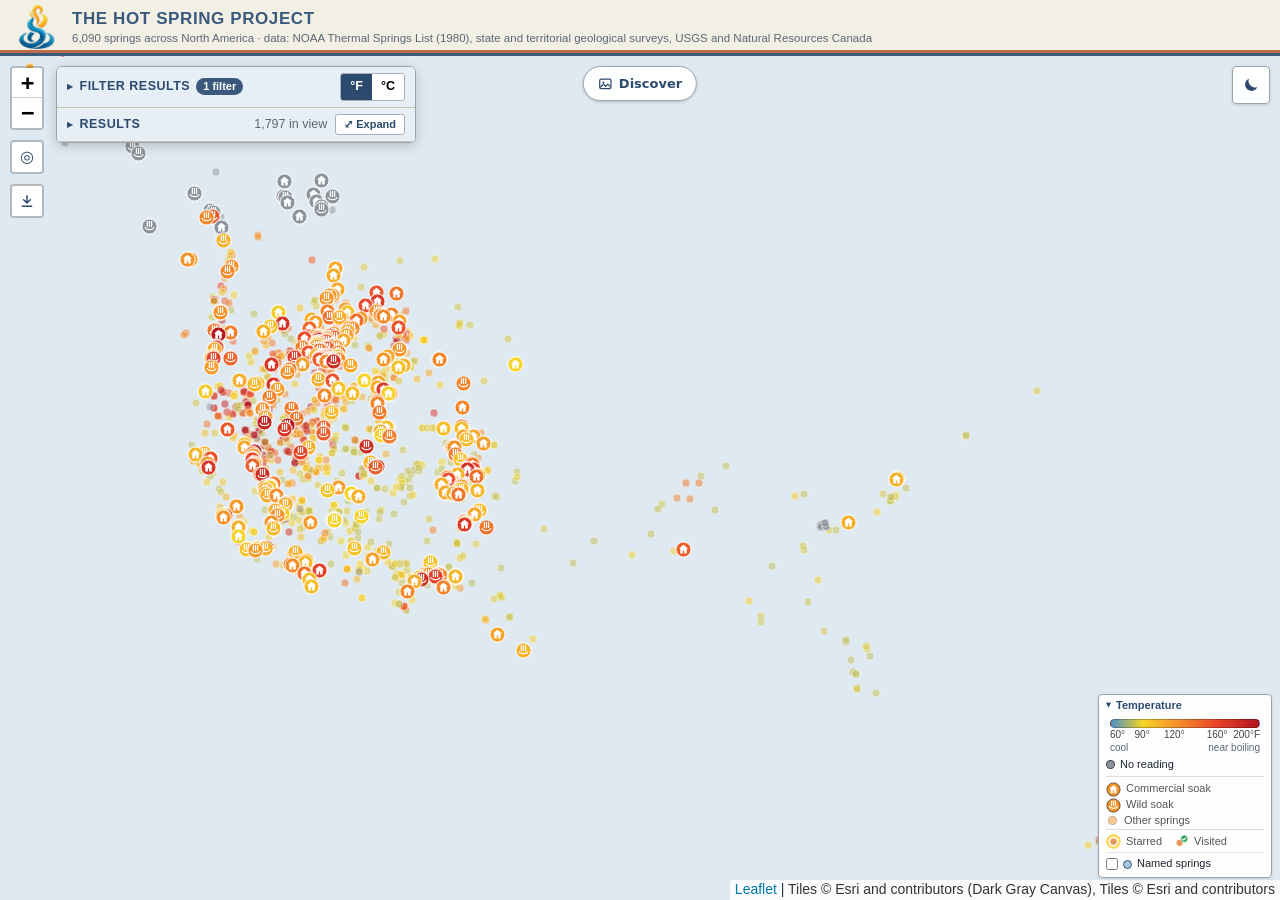
==== commit 2a87e65c: "Legend: starred and visited marks Co-Authored-By: Claude Opus 5.5 <noreply@anthropic.com> Claude-Ses" ====
--- a/index.html
+++ b/index.html
@@ -18,7 +18,7 @@
 <meta name="theme-color" content="#f2f0e4">
 <link rel="stylesheet" href="vendor/leaflet/leaflet.css">
 <link rel="stylesheet" href="vendor/markercluster/MarkerCluster.css">
-<link rel="stylesheet" href="style.css?v=48">
+<link rel="stylesheet" href="style.css?v=52">
 </head>
 <body>
 <header>
@@ -48,6 +48,7 @@
         <div class="ramp" title="Colour follows the measured temperature. Springs listed only as boiling, hot or warm use a typical colour for that label."><div class="rbar"></div><div class="rticks" id="rticks"><span data-f="60" style="left:0%">60°</span><span data-f="90" style="left:21.4%">90°</span><span data-f="120" style="left:42.9%">120°</span><span data-f="160" style="left:71.4%">160°</span><span data-f="200" style="left:100%">200°</span></div><div class="rnote"><span>cool</span><span>near boiling</span></div></div>
         <div class="nodata"><span class="dot" style="background:var(--na)"></span>No reading</div>
         <div class="soakkey" title="Soaking estimate. Commercial: resort, pool or bathhouse. Wild: undeveloped pools people use. Colour still shows temperature."><div><span class="si"><svg viewBox="0 0 24 24"><circle cx="12" cy="12" r="10.6" fill="#f5962a" stroke="rgba(0,0,0,.75)" stroke-width="1.2"/><path d="M12 5.2 5.6 10.6h1.9v7.2h3.6v-4.4h1.8v4.4h3.6v-7.2h1.9z" fill="#fff"/></svg></span>Commercial soak</div><div><span class="si"><svg viewBox="0 0 24 24"><circle cx="12" cy="12" r="10.6" fill="#f5962a" stroke="rgba(0,0,0,.75)" stroke-width="1.2"/><g fill="none" stroke="#fff" stroke-width="1.7" stroke-linecap="round"><path d="M5.8 13.6c1.2 3.6 11.2 3.6 12.4 0"/><path d="M9 12c-1-1.3 1-2.4 0-3.7s1-2.4 0-3.4"/><path d="M12 12c-1-1.3 1-2.4 0-3.7s1-2.4 0-3.4"/><path d="M15 12c-1-1.3 1-2.4 0-3.7s1-2.4 0-3.4"/></g></svg></span>Wild soak</div><div><span class="dot faint"></span>Other springs</div></div>
+        <div class="mykey" title="Your own marks, kept on this device"><div><span class="si"><svg viewBox="0 0 24 24"><circle cx="12" cy="12" r="10" fill="#ffd23f" fill-opacity=".18" stroke="#ffd23f" stroke-width="3"/><circle cx="12" cy="12" r="5" fill="#e8945a"/></svg></span>Starred</div><div><span class="si"><svg viewBox="0 0 24 24"><circle cx="9" cy="14" r="5" fill="#e8945a"/><circle cx="16.5" cy="7.5" r="6" fill="#2e9e55" stroke="#fff" stroke-width="1.4"/><path d="M13.6 7.7l2 2 3.6-3.8" fill="none" stroke="#fff" stroke-width="1.8" stroke-linecap="round" stroke-linejoin="round"/></svg></span>Visited</div></div>
         <label class="named" title="About 35,000 springs from USGS place names, mostly cool and without readings. Shown from zoom 8 in."><input type="checkbox" id="namedChk" autocomplete="off"><span class="dot" style="background:#a9c6de;border:1px solid #2f5674"></span>Named springs <span class="nh" id="namedHint"></span></label>
       </div>
     </div>
@@ -135,7 +136,7 @@
 <script src="vendor/leaflet/leaflet.js"></script>
 <script src="vendor/markercluster/leaflet.markercluster.js"></script>
 <script src="config.js?v=14"></script>
-<script src="app.js?v=97"></script>
+<script src="app.js?v=101"></script>
 <script src="guide.js?v=1"></script>
 </body>
 </html>
--- a/style.css
+++ b/style.css
@@ -277,6 +277,9 @@
   #detail{position:fixed;left:0;right:0;top:auto;bottom:0;height:auto;min-height:34vh;max-height:62vh;max-height:62dvh;z-index:1500;border:0;border-radius:16px 16px 0 0;
     padding:0 calc(14px + env(safe-area-inset-right)) calc(16px + env(safe-area-inset-bottom)) calc(14px + env(safe-area-inset-left));box-shadow:0 -3px 14px rgba(0,0,0,.22)}
   #detail .dhead{border-radius:16px 16px 0 0}
+  #detail.full{top:calc(38px + env(safe-area-inset-top));height:auto;min-height:0;max-height:none;border-radius:0}
+  #detail.full .dhead{border-radius:0}
+  #detail.full .dhead::before{display:none}
   #detail .dhead::before{content:'';position:absolute;left:50%;top:5px;width:38px;height:4px;margin-left:-19px;border-radius:2px;background:#c9ccd0}
   #detail .dhead{margin:0 calc(-14px - env(safe-area-inset-right)) 8px calc(-14px - env(safe-area-inset-left));padding:10px calc(14px + env(safe-area-inset-right)) 8px calc(14px + env(safe-area-inset-left))}
   #detail .dhead h2{font-size:17px}
@@ -375,3 +378,16 @@
 .tour-btns .tour-next{background:var(--navy);border-color:var(--navy);color:#fff}
 .tour-btns .tour-skip{border:0;color:var(--muted);padding-left:0}
 #about .ab-tour{display:block;margin:0 auto 10px;padding:8px 16px;border:1px solid var(--navy2);border-radius:18px;background:#fff;color:var(--navy2);font:inherit;font-weight:600;cursor:pointer}
+
+/* Discover: place finder */
+#detail .dfind{display:flex;gap:6px;margin:4px 0 8px}
+#detail .dfind input{flex:1;min-width:0;border:1px solid #c9d1da;border-radius:10px;padding:9px 11px;font:inherit;font-size:14px;background:#fff}
+#detail .dfind .dgo,#detail .dfind .dme{border:1px solid #c9d1da;background:#fff;color:var(--navy);border-radius:10px;display:flex;align-items:center;justify-content:center;gap:5px;cursor:pointer;font:inherit;font-weight:600;font-size:12.5px;padding:0 10px;flex:none}
+#detail .dfind .dme{background:var(--navy);border-color:var(--navy);color:#fff}
+
+/* Discover on wider screens: the side panel's full height */
+@media (min-width:761px){#detail.full{max-height:calc(100vh - 120px)}}
+.vcheck{background:none;border:0;pointer-events:none}
+.legend .mykey{margin:2px 0;padding-top:4px;border-top:1px solid #ddd;color:#555;font-size:11px;white-space:nowrap;display:flex;gap:12px}
+.legend .mykey>div{display:flex;align-items:center;gap:5px}
+.legend .mykey .si,.legend .mykey .si svg{width:15px;height:15px;display:block;flex:none}
